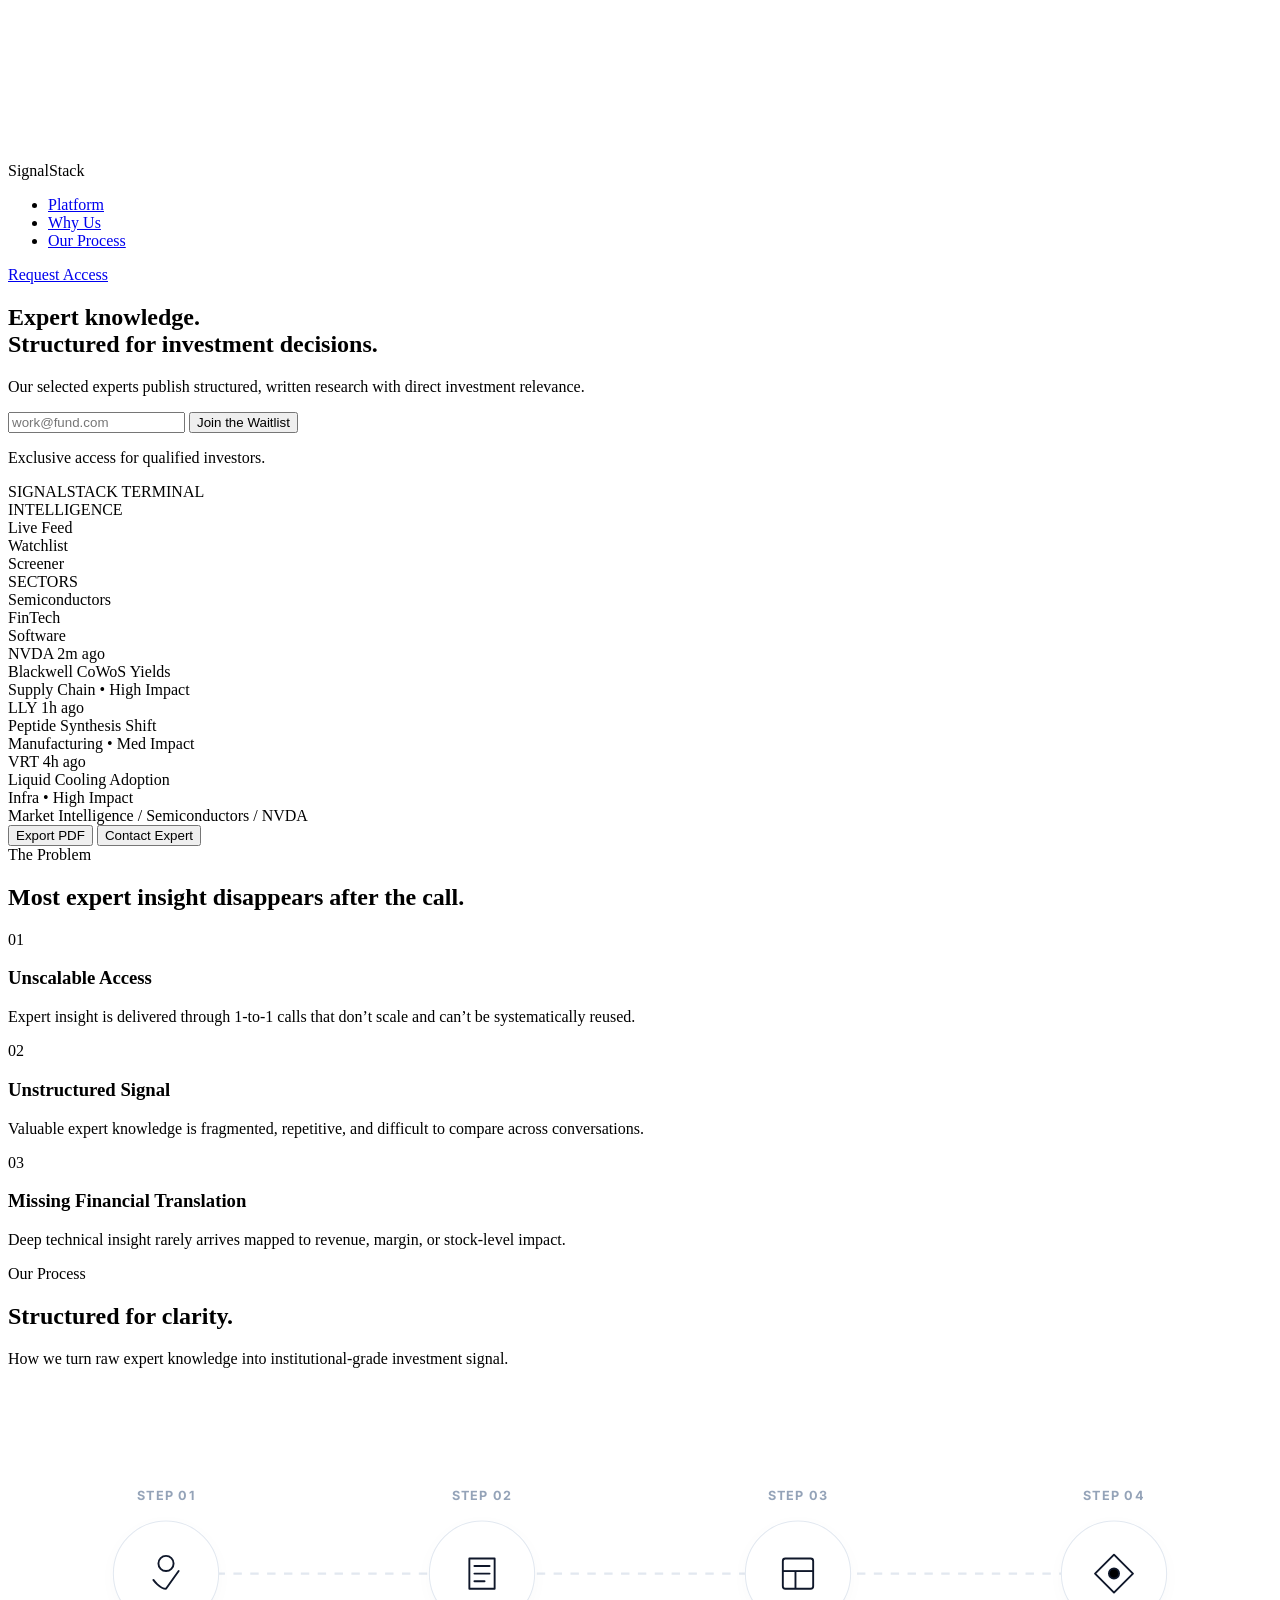
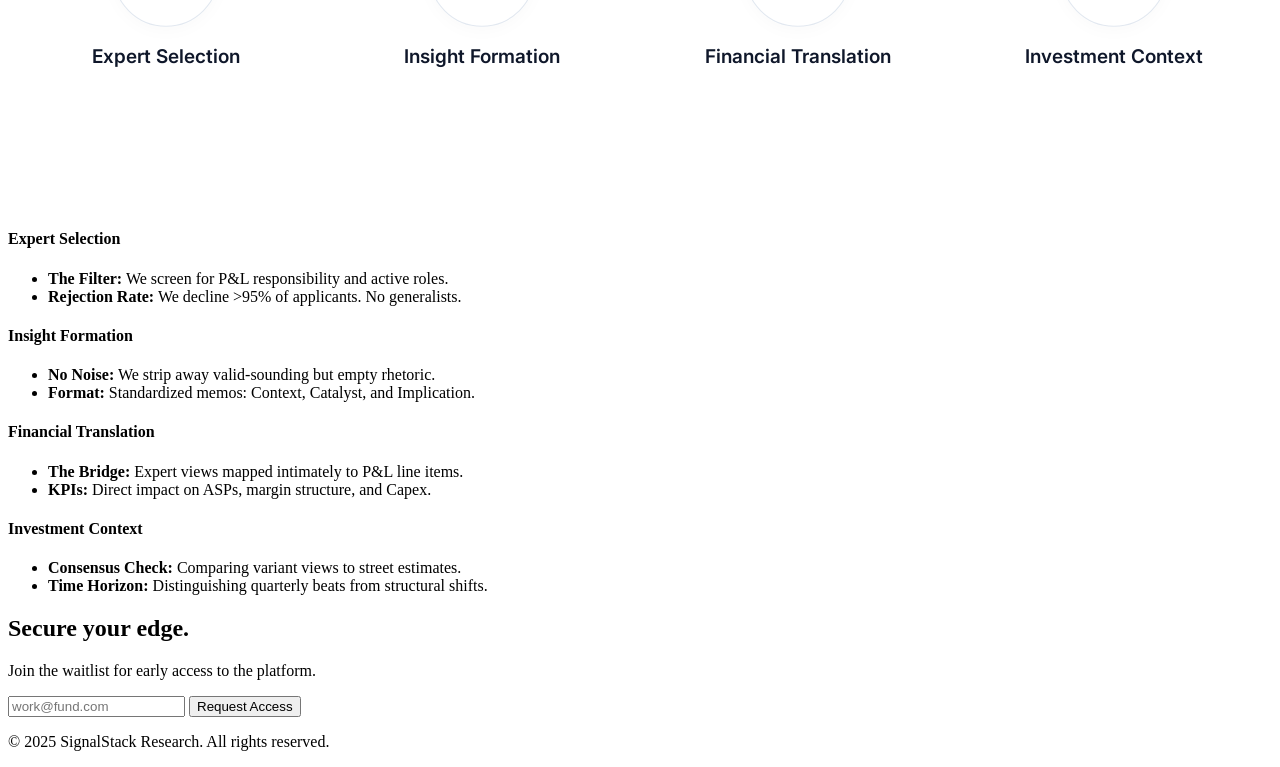
==== index.html @ e25baec3 "Rename SignalStack/index.html to index.html" ====
<!DOCTYPE html>
<html lang="en">

<head>
  <meta charset="UTF-8" />
  <meta name="viewport" content="width=device-width, initial-scale=1.0" />
  <title>SignalStack | Institutional Investment Research</title>
  <link rel="preconnect" href="https://fonts.googleapis.com">
  <link rel="preconnect" href="https://fonts.gstatic.com" crossorigin>
  <link
    href="https://fonts.googleapis.com/css2?family=Inter:wght@300;400;500;600&family=Playfair+Display:wght@400;600&display=swap"
    rel="stylesheet">
  <link rel="stylesheet" href="style.css" />
</head>

<body>
  <canvas id="bg-canvas"></canvas>
  <header class="site-header">
    <div class="container">
      <div class="logo">SignalStack</div>
      <nav class="site-nav">
        <ul>
          <li><a href="#platform">Platform</a></li>
          <li><a href="#problem">Why Us</a></li>
          <li><a href="#process">Our Process</a></li>
        </ul>
      </nav>
      <a href="#join" class="btn btn-secondary">Request Access</a>
    </div>
  </header>

  <main>
    <!-- Hero Section -->
    <section class="hero">
      <div class="container hero-grid">
        <div class="hero-content">
          <h1 class="hero-headline">
            Expert knowledge.<br />
            <span class="text-gradient">Structured for investment decisions.</span>
          </h1>
          <p class="hero-subhead">
            Our selected experts publish structured, written research with direct investment relevance.
          </p>
          <div class="hero-cta">
            <form class="waitlist-form" id="hero-form">
              <input type="email" placeholder="work@fund.com" required />
              <button type="submit" class="btn btn-primary">Join the Waitlist</button>
            </form>
            <p class="form-subtext">Exclusive access for qualified investors.</p>
          </div>
        </div>
      </div>
    </section>

    <!-- Platform Preview Section -->
    <section class="platform-preview" id="platform">
      <div class="container">
        <!-- App Container: Final Minimalist -->
        <div class="plat-window">
          <!-- Sidebar: Discovery -->
          <div class="plat-sidebar">
            <div class="plat-header">
              <span class="plat-brand">SIGNALSTACK</span>
              <span class="plat-badge">TERMINAL</span>
            </div>
            <div class="plat-nav">
              <div class="nav-group">
                <div class="nav-label">INTELLIGENCE</div>
                <div class="nav-item active">Live Feed</div>
                <div class="nav-item">Watchlist</div>
                <div class="nav-item">Screener</div>
              </div>
              <div class="nav-group">
                <div class="nav-label">SECTORS</div>
                <div class="nav-item">Semiconductors</div>
                <div class="nav-item">FinTech</div>
                <div class="nav-item">Software</div>
              </div>
            </div>

            <div class="plat-feed-list">
              <!-- Javascript will handle click events on these -->
              <div class="signal-item active" onclick="loadSignal(1)">
                <div class="signal-top">
                  <span class="signal-ticker">NVDA</span>
                  <span class="signal-time">2m ago</span>
                </div>
                <div class="signal-title">Blackwell CoWoS Yields</div>
                <div class="signal-meta">Supply Chain • High Impact</div>
              </div>

              <div class="signal-item" onclick="loadSignal(2)">
                <div class="signal-top">
                  <span class="signal-ticker">LLY</span>
                  <span class="signal-time">1h ago</span>
                </div>
                <div class="signal-title">Peptide Synthesis Shift</div>
                <div class="signal-meta">Manufacturing • Med Impact</div>
              </div>

              <div class="signal-item" onclick="loadSignal(3)">
                <div class="signal-top">
                  <span class="signal-ticker">VRT</span>
                  <span class="signal-time">4h ago</span>
                </div>
                <div class="signal-title">Liquid Cooling Adoption</div>
                <div class="signal-meta">Infra • High Impact</div>
              </div>
            </div>
          </div>

          <!-- Main: Reader -->
          <div class="plat-main">
            <div class="plat-toolbar">
              <div class="toolbar-crumbs">Market Intelligence / Semiconductors / NVDA</div>
              <div class="toolbar-actions">
                <button class="btn-xs">Export PDF</button>
                <button class="btn-xs primary">Contact Expert</button>
              </div>
            </div>
            <div class="plat-content" id="plat-content">
              <!-- Inject Content Here -->
            </div>
          </div>
        </div>
      </div>
    </section>

    <!-- Problem Section -->
    <section class="problem" id="problem">
      <div class="container">
        <div class="section-badge">The Problem</div>
        <h2>Most expert insight disappears after the call.</h2>
        <div class="clean-grid">
          <div class="clean-card">
            <div class="card-num">01</div>
            <h3>Unscalable Access</h3>
            <p>Expert insight is delivered through 1-to-1 calls that don’t scale and can’t be systematically reused.</p>
          </div>
          <div class="clean-card">
            <div class="card-num">02</div>
            <h3>Unstructured Signal</h3>
            <p>Valuable expert knowledge is fragmented, repetitive, and difficult to compare across conversations.</p>
          </div>
          <div class="clean-card">
            <div class="card-num">03</div>
            <h3>Missing Financial Translation</h3>
            <p>Deep technical insight rarely arrives mapped to revenue, margin, or stock-level impact.</p>
          </div>
        </div>
      </div>
    </section>

    <!-- Research Process Section -->
    <section class="research-process" id="process">
      <div class="container">
        <div class="section-badge">Our Process</div>
        <h2>Structured for clarity.</h2>
        <p class="section-intro">How we turn raw expert knowledge into institutional-grade investment signal.</p>

        <div class="process-visual">
          <svg width="100%" height="auto" viewBox="0 0 1200 400" fill="none" xmlns="http://www.w3.org/2000/svg"
            class="interactive-svg">
            <style>
              .proc-line {
                stroke: #E2E8F0;
                stroke-width: 2;
                stroke-dasharray: 8 8;
              }

              .proc-node {
                transition: all 0.3s cubic-bezier(0.4, 0, 0.2, 1);
                cursor: pointer;
              }

              .proc-bg {
                fill: #FFFFFF;
                stroke: #E2E8F0;
                stroke-width: 1;
                filter: drop-shadow(0px 4px 6px rgba(0, 0, 0, 0.02));
                transition: all 0.3s;
              }

              .proc-icon {
                stroke: #0F172A;
                stroke-width: 1.5;
                transition: all 0.3s;
              }

              .proc-num {
                font-family: 'Inter', sans-serif;
                font-size: 12px;
                font-weight: 700;
                fill: #94A3B8;
                letter-spacing: 0.1em;
                transition: all 0.3s;
              }

              .proc-label {
                font-family: 'Inter', sans-serif;
                font-size: 18px;
                font-weight: 600;
                fill: #0F172A;
                transition: all 0.3s;
              }

              .proc-sub {
                font-family: 'Inter', sans-serif;
                font-size: 14px;
                font-weight: 400;
                fill: #64748B;
                opacity: 0;
                transform: translateY(-5px);
                transition: all 0.3s;
              }

              /* Hover States */
              .proc-node:hover .proc-bg {
                fill: #0F172A;
                stroke: #0F172A;
                transform: scale(1.1);
                filter: drop-shadow(0px 20px 30px rgba(15, 23, 42, 0.15));
              }

              .proc-node:hover .proc-icon {
                stroke: #FFFFFF;
              }

              .proc-node:hover .proc-num {
                fill: #64748B;
                opacity: 0;
              }

              /* Hide number on hover */

              .proc-node:hover .proc-label {
                transform: translateY(-5px);
              }

              /* Move title UP slightly */

              .proc-node:hover .proc-sub {
                opacity: 1;
                transform: translateY(20px);
              }

              /* Move sub DOWN more = Wider Gap */

              /* Active State (JS) */
              .proc-node.active .proc-line {
                stroke: #0F172A;
                stroke-dasharray: 0;
              }
            </style>

            <!-- Connector -->
            <line x1="150" y1="180" x2="1050" y2="180" class="proc-line" />

            <!-- Step 1 -->
            <g class="proc-node" transform="translate(150, 180)">
              <circle cx="0" cy="0" r="50" class="proc-bg" />
              <g transform="scale(1.2)">
                <path d="M-10 5 C-10 5 -5 12 0 12 C0 12 10 -2 10 -2" class="proc-icon" fill="none"
                  stroke-linecap="round" stroke-linejoin="round" />
                <circle cx="0" cy="-8" r="6" class="proc-icon" fill="none" />
              </g>
              <text x="0" y="-70" text-anchor="middle" class="proc-num">STEP 01</text>
              <text x="0" y="85" text-anchor="middle" class="proc-label">Expert Selection</text>
              <text x="0" y="90" text-anchor="middle" class="proc-sub">Vetting Top 1% Operators</text>
            </g>

            <!-- Step 2 -->
            <g class="proc-node" transform="translate(450, 180)">
              <circle cx="0" cy="0" r="50" class="proc-bg" />
              <g transform="scale(1.2)">
                <path d="M-10 -12 H10 V12 H-10 Z" class="proc-icon" fill="none" stroke-linecap="round"
                  stroke-linejoin="round" />
                <path d="M-6 -6 H6" class="proc-icon" stroke-linecap="round" />
                <path d="M-6 0 H6" class="proc-icon" stroke-linecap="round" />
                <path d="M-6 6 H2" class="proc-icon" stroke-linecap="round" />
              </g>
              <text x="0" y="-70" text-anchor="middle" class="proc-num">STEP 02</text>
              <text x="0" y="85" text-anchor="middle" class="proc-label">Insight Formation</text>
              <text x="0" y="90" text-anchor="middle" class="proc-sub">Structured Written Analysis</text>
            </g>

            <!-- Step 3 -->
            <g class="proc-node" transform="translate(750, 180)">
              <circle cx="0" cy="0" r="50" class="proc-bg" />
              <g transform="scale(1.2)">
                <rect x="-12" y="-12" width="24" height="24" rx="2" class="proc-icon" fill="none"
                  stroke-linecap="round" />
                <line x1="-12" y1="-2" x2="12" y2="-2" class="proc-icon" />
                <line x1="-2" y1="-2" x2="-2" y2="12" class="proc-icon" />
              </g>
              <text x="0" y="-70" text-anchor="middle" class="proc-num">STEP 03</text>
              <text x="0" y="85" text-anchor="middle" class="proc-label">Financial Translation</text>
              <text x="0" y="90" text-anchor="middle" class="proc-sub">Revenue & Margin Impact</text>
            </g>

            <!-- Step 4 -->
            <g class="proc-node" transform="translate(1050, 180)">
              <circle cx="0" cy="0" r="50" class="proc-bg" />
              <g transform="scale(1.2)">
                <path d="M0 -15 L15 0 L0 15 L-15 0 Z" class="proc-icon" fill="none" stroke-linejoin="round" />
                <circle cx="0" cy="0" r="4" class="proc-icon" fill="currentColor" stroke="none" />
              </g>
              <text x="0" y="-70" text-anchor="middle" class="proc-num">STEP 04</text>
              <text x="0" y="85" text-anchor="middle" class="proc-label">Investment Context</text>
              <text x="0" y="90" text-anchor="middle" class="proc-sub">Decision-Ready Signal</text>
            </g>
          </svg>

          <!-- Detail Popups Container -->
          <div class="proc-overlays">
            <!-- Popup 1 -->
            <div class="proc-popup" id="popup-1">
              <h4>Expert Selection</h4>
              <ul>
                <li><strong>The Filter:</strong> We screen for P&L responsibility and active roles.</li>
                <li><strong>Rejection Rate:</strong> We decline &gt;95% of applicants. No generalists.</li>
              </ul>
            </div>

            <!-- Popup 2 -->
            <div class="proc-popup" id="popup-2">
              <h4>Insight Formation</h4>
              <ul>
                <li><strong>No Noise:</strong> We strip away valid-sounding but empty rhetoric.</li>
                <li><strong>Format:</strong> Standardized memos: Context, Catalyst, and Implication.</li>
              </ul>
            </div>

            <!-- Popup 3 -->
            <div class="proc-popup" id="popup-3">
              <h4>Financial Translation</h4>
              <ul>
                <li><strong>The Bridge:</strong> Expert views mapped intimately to P&L line items.</li>
                <li><strong>KPIs:</strong> Direct impact on ASPs, margin structure, and Capex.</li>
              </ul>
            </div>

            <!-- Popup 4 -->
            <div class="proc-popup" id="popup-4">
              <h4>Investment Context</h4>
              <ul>
                <li><strong>Consensus Check:</strong> Comparing variant views to street estimates.</li>
                <li><strong>Time Horizon:</strong> Distinguishing quarterly beats from structural shifts.</li>
              </ul>
            </div>
          </div>
        </div>
      </div>
    </section>

    <!-- Final CTA -->
    <section class="final-cta" id="join">
      <div class="container">
        <h2>Secure your edge.</h2>
        <p>Join the waitlist for early access to the platform.</p>
        <form class="waitlist-form" id="footer-form">
          <input type="email" placeholder="work@fund.com" required />
          <button type="submit" class="btn btn-primary">Request Access</button>
        </form>
      </div>
    </section>
  </main>

  <footer>
    <div class="container">
      <p>&copy; 2025 SignalStack Research. All rights reserved.</p>
    </div>
  </footer>

  <script src="main.js"></script>
</body>

</html>
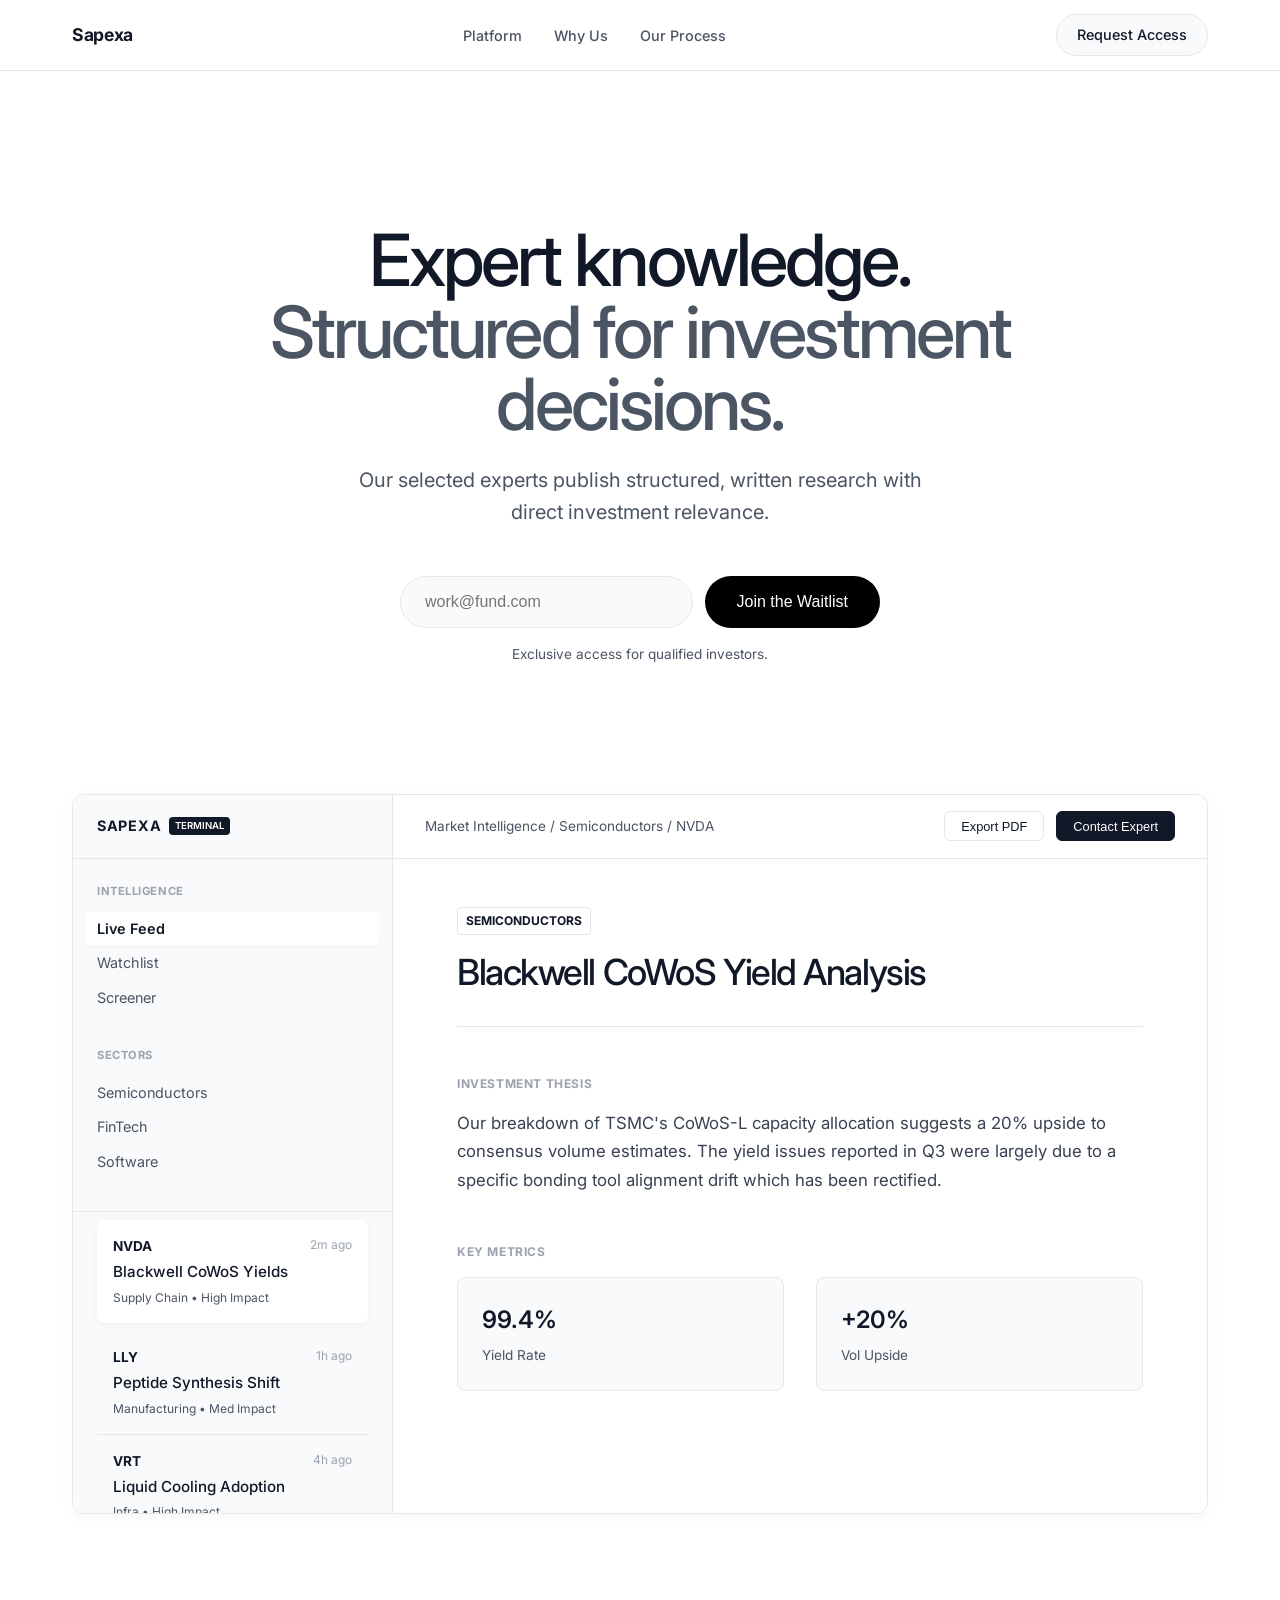
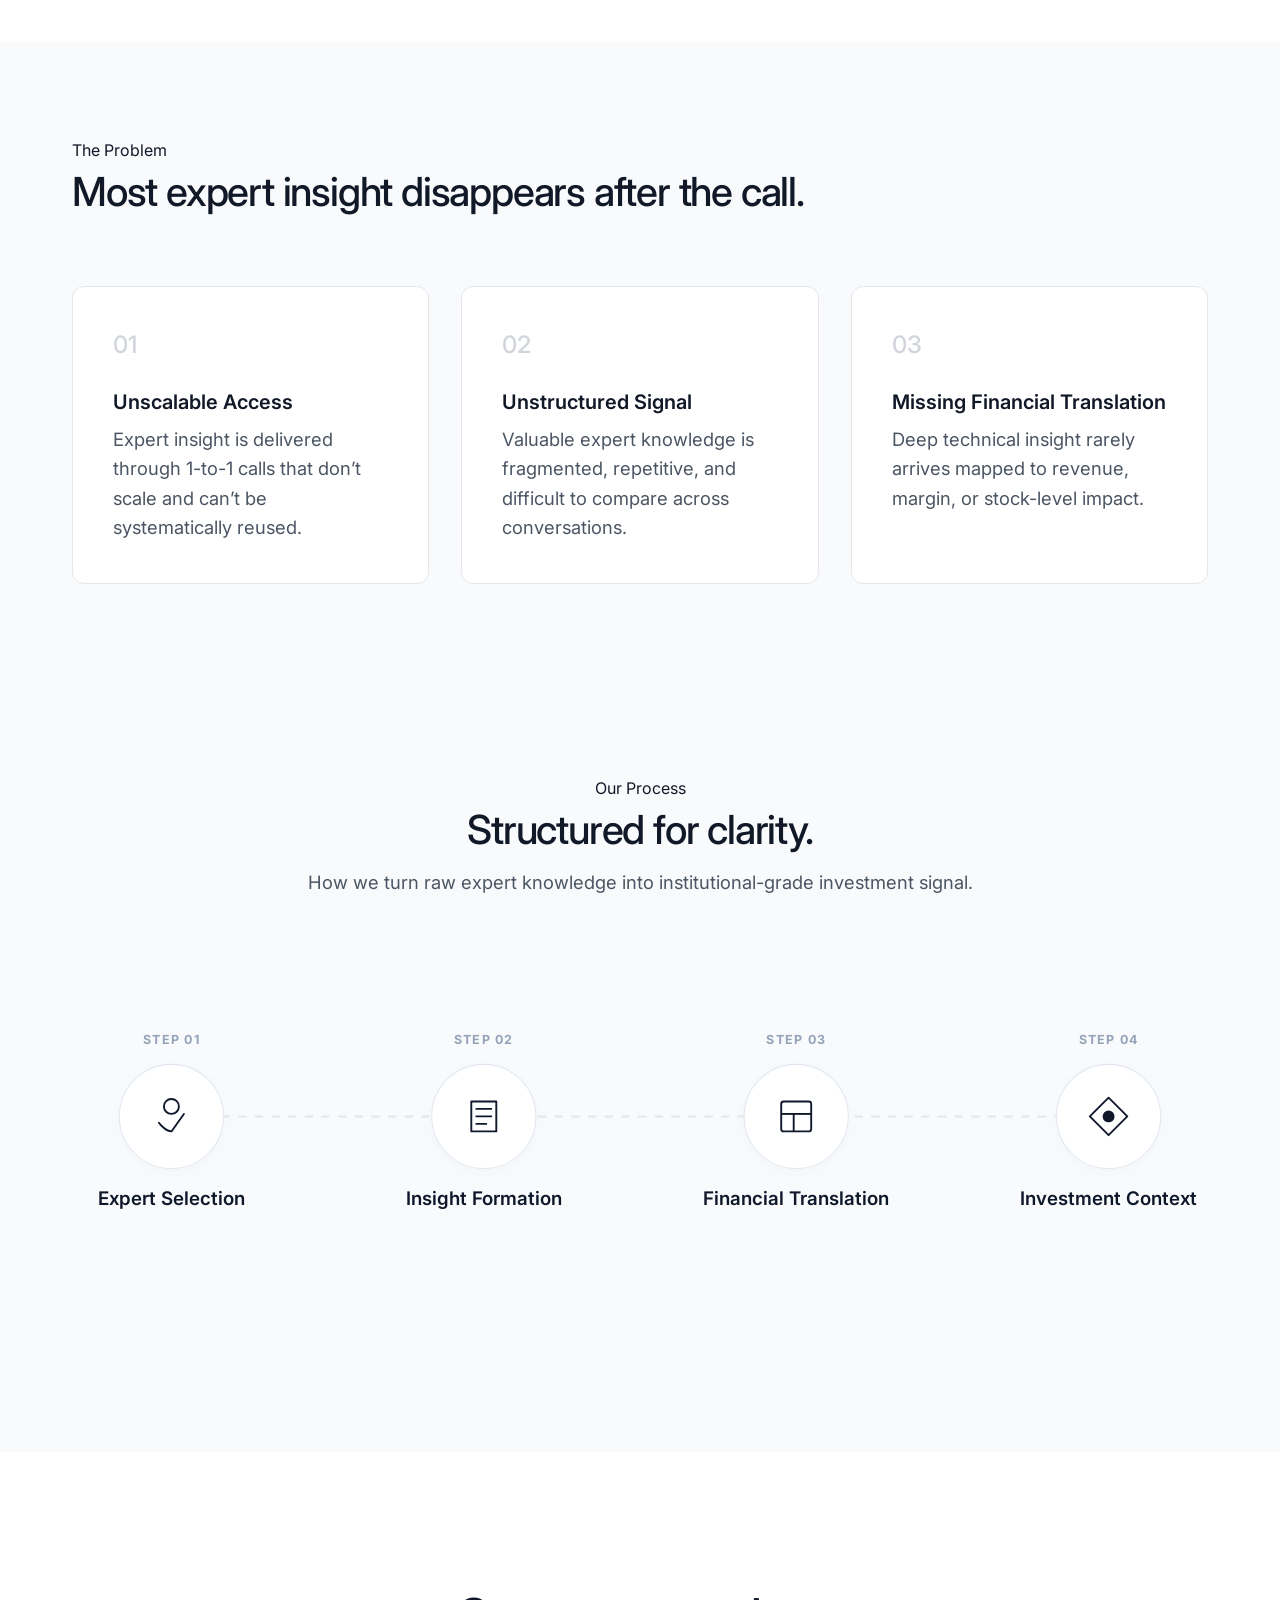
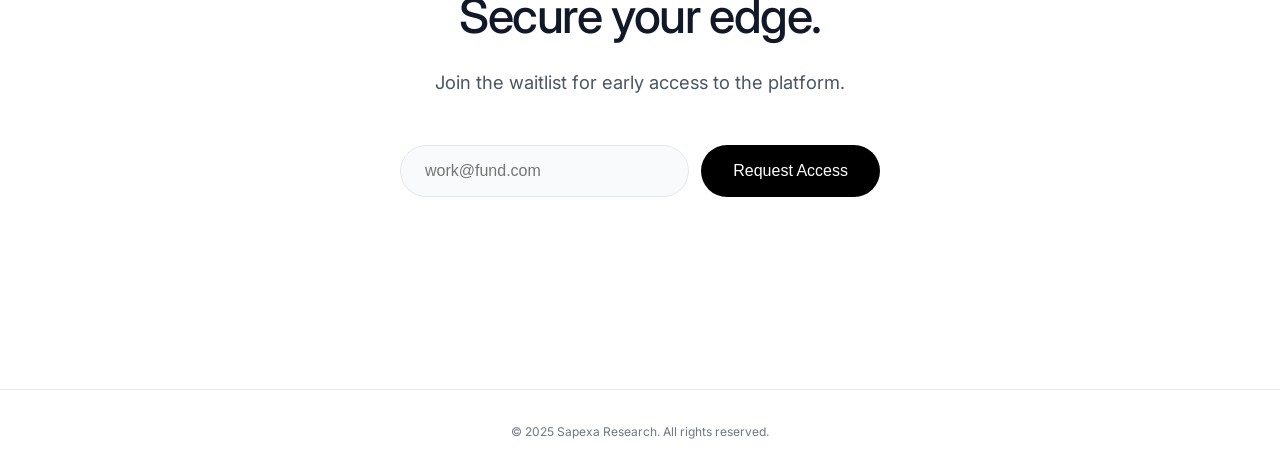
==== commit 60ce93fb: "Update index.html" ====
--- a/index.html
+++ b/index.html
@@ -4,7 +4,7 @@
 <head>
   <meta charset="UTF-8" />
   <meta name="viewport" content="width=device-width, initial-scale=1.0" />
-  <title>SignalStack | Institutional Investment Research</title>
+  <title>Sapexa | Institutional Investment Research</title>
   <link rel="preconnect" href="https://fonts.googleapis.com">
   <link rel="preconnect" href="https://fonts.gstatic.com" crossorigin>
   <link
@@ -17,7 +17,7 @@
   <canvas id="bg-canvas"></canvas>
   <header class="site-header">
     <div class="container">
-      <div class="logo">SignalStack</div>
+      <div class="logo">Sapexa</div>
       <nav class="site-nav">
         <ul>
           <li><a href="#platform">Platform</a></li>
@@ -60,7 +60,7 @@
           <!-- Sidebar: Discovery -->
           <div class="plat-sidebar">
             <div class="plat-header">
-              <span class="plat-brand">SIGNALSTACK</span>
+              <span class="plat-brand">SAPEXA</span>
               <span class="plat-badge">TERMINAL</span>
             </div>
             <div class="plat-nav">
@@ -368,7 +368,7 @@
 
   <footer>
     <div class="container">
-      <p>&copy; 2025 SignalStack Research. All rights reserved.</p>
+      <p>&copy; 2025 Sapexa Research. All rights reserved.</p>
     </div>
   </footer>
 
--- a/style.css
+++ b/style.css
@@ -0,0 +1,737 @@
+:root {
+    /* Final Minimalist Palette */
+    --c-bg: #FFFFFF;
+    --c-surface: #F9FAFB;
+    --c-border: #E5E7EB;
+
+    --c-text-main: #111827;
+    --c-text-muted: #4B5563;
+    /* Darker for better contrast */
+
+    --c-accent: #000000;
+    --c-accent-hover: #333333;
+
+    --rad-sm: 6px;
+    --rad-md: 12px;
+    --rad-pill: 999px;
+
+    --font-sans: 'Inter', system-ui, -apple-system, sans-serif;
+
+    --shadow-soft: 0 4px 20px rgba(0, 0, 0, 0.03);
+    --shadow-hover: 0 10px 25px rgba(0, 0, 0, 0.06);
+}
+
+html {
+    scroll-behavior: smooth;
+    scroll-padding-top: 80px;
+    /* Offset for fixed header */
+}
+
+/* Reset */
+* {
+    box-sizing: border-box;
+    margin: 0;
+    padding: 0;
+}
+
+body {
+    /* Background moved to canvas/html */
+    color: var(--c-text-main);
+    font-family: var(--font-sans);
+    line-height: 1.5;
+    -webkit-font-smoothing: antialiased;
+}
+
+#bg-canvas {
+    position: fixed;
+    top: 0;
+    left: 0;
+    width: 100%;
+    height: 100%;
+    z-index: -1;
+    pointer-events: none;
+    opacity: 0.25;
+    /* Much lighter - prevents text interference */
+}
+
+/* Typography */
+h1 {
+    font-size: 4.5rem;
+    letter-spacing: -0.04em;
+    line-height: 1;
+    font-weight: 500;
+    margin-bottom: 1.5rem;
+    color: var(--c-text-main);
+}
+
+h2 {
+    font-size: 2.5rem;
+    letter-spacing: -0.03em;
+    font-weight: 500;
+    margin-bottom: 1rem;
+}
+
+h3 {
+    font-size: 1.25rem;
+    font-weight: 600;
+    margin-bottom: 0.5rem;
+}
+
+p {
+    color: var(--c-text-muted);
+    font-size: 1.15rem;
+    line-height: 1.6;
+}
+
+/* Utilities */
+.container {
+    max-width: 1200px;
+    margin: 0 auto;
+    padding: 0 2rem;
+}
+
+.btn {
+    display: inline-flex;
+    align-items: center;
+    justify-content: center;
+    padding: 1rem 2rem;
+    border-radius: var(--rad-pill);
+    font-weight: 500;
+    transition: all 0.2s;
+    cursor: pointer;
+    border: none;
+    font-size: 1rem;
+    text-decoration: none;
+    /* No underline */
+}
+
+.btn-primary {
+    background: var(--c-accent);
+    color: #fff;
+}
+
+.btn-primary:hover {
+    background: var(--c-accent-hover);
+    transform: translateY(-1px);
+}
+
+.text-gradient {
+    color: var(--c-text-muted);
+}
+
+/* Pivot: Removed gradient for pure clean text */
+
+/* Header */
+.site-header {
+    background: rgba(255, 255, 255, 0.95);
+    backdrop-filter: blur(8px);
+    position: fixed;
+    top: 0;
+    width: 100%;
+    z-index: 1000;
+    border-bottom: 1px solid var(--c-border);
+}
+
+.site-header .container {
+    height: 70px;
+    display: flex;
+    justify-content: space-between;
+    align-items: center;
+}
+
+.logo {
+    font-weight: 700;
+    font-size: 1.1rem;
+    color: var(--c-text-main);
+    letter-spacing: -0.02em;
+}
+
+.site-nav ul {
+    display: flex;
+    list-style: none;
+    gap: 2rem;
+    padding: 0;
+    margin: 0;
+}
+
+.site-nav a {
+    text-decoration: none;
+    color: var(--c-text-muted);
+    font-size: 0.9rem;
+    font-weight: 500;
+    transition: color 0.1s;
+}
+
+.site-nav a:hover {
+    color: var(--c-text-main);
+}
+
+.btn-secondary {
+    background: var(--c-surface);
+    color: var(--c-text-main);
+    border: 1px solid var(--c-border);
+    padding: 0.6rem 1.25rem;
+    font-size: 0.9rem;
+}
+
+.btn-secondary:hover {
+    background: #fff;
+    border-color: var(--c-text-muted);
+}
+
+/* Sections */
+section {
+    padding: 6rem 0;
+}
+
+/* Hero */
+.hero {
+    padding: 14rem 0 6rem;
+    /* Increased top padding */
+    text-align: center;
+}
+
+.hero-content {
+    max-width: 800px;
+    margin: 0 auto;
+}
+
+.hero-subhead {
+    max-width: 600px;
+    margin: 0 auto 3rem;
+    font-size: 1.25rem;
+}
+
+.waitlist-form {
+    display: flex;
+    gap: 0.75rem;
+    max-width: 480px;
+    margin: 0 auto;
+}
+
+input[type="email"] {
+    flex: 1;
+    padding: 1rem 1.5rem;
+    border-radius: var(--rad-pill);
+    border: 1px solid var(--c-border);
+    background: var(--c-surface);
+    font-size: 1rem;
+    outline: none;
+    transition: border 0.2s;
+}
+
+input[type="email"]:focus {
+    border-color: var(--c-text-main);
+    background: #fff;
+}
+
+.form-subtext {
+    font-size: 0.85rem;
+    margin-top: 1rem;
+    color: var(--c-text-muted);
+}
+
+/* --- PLATFORM: THE MINIMALIST REBUILD --- */
+.platform-preview {
+    background: var(--c-bg);
+    padding: 2rem 0 8rem;
+}
+
+.plat-window {
+    display: flex;
+    height: 720px;
+    background: #FFFFFF;
+    border: 1px solid var(--c-border);
+    border-radius: var(--rad-md);
+    box-shadow: var(--shadow-soft);
+    overflow: hidden;
+}
+
+/* Sidebar */
+.plat-sidebar {
+    width: 320px;
+    border-right: 1px solid var(--c-border);
+    background: var(--c-surface);
+    display: flex;
+    flex-direction: column;
+}
+
+.plat-header {
+    height: 64px;
+    display: flex;
+    align-items: center;
+    padding: 0 1.5rem;
+    border-bottom: 1px solid var(--c-border);
+    gap: 8px;
+}
+
+.plat-brand {
+    font-weight: 700;
+    font-size: 0.9rem;
+    letter-spacing: 0.05em;
+}
+
+.plat-badge {
+    font-size: 0.6rem;
+    background: var(--c-text-main);
+    color: #fff;
+    padding: 2px 6px;
+    border-radius: 4px;
+    font-weight: 600;
+}
+
+.plat-nav {
+    padding: 1.5rem 1.5rem 0;
+}
+
+.nav-group {
+    margin-bottom: 2rem;
+}
+
+.nav-label {
+    font-size: 0.7rem;
+    font-weight: 700;
+    color: #9CA3AF;
+    margin-bottom: 0.75rem;
+    letter-spacing: 0.05em;
+}
+
+.nav-item {
+    padding: 0.4rem 0.75rem;
+    margin: 0 -0.75rem;
+    font-size: 0.9rem;
+    color: var(--c-text-muted);
+    cursor: pointer;
+    border-radius: 6px;
+    transition: all 0.1s;
+}
+
+.nav-item:hover {
+    color: var(--c-text-main);
+    background: rgba(0, 0, 0, 0.03);
+}
+
+.nav-item.active {
+    color: var(--c-text-main);
+    font-weight: 600;
+    background: #fff;
+    box-shadow: 0 1px 2px rgba(0, 0, 0, 0.05);
+}
+
+.plat-feed-list {
+    flex: 1;
+    overflow-y: auto;
+    padding: 0 1.5rem 1.5rem;
+    border-top: 1px solid var(--c-border);
+    display: flex;
+    flex-direction: column;
+}
+
+/* Signal Items */
+.signal-item {
+    padding: 1rem;
+    border-bottom: 1px solid var(--c-border);
+    cursor: pointer;
+    transition: background 0.1s;
+}
+
+.signal-item:last-child {
+    border-bottom: none;
+}
+
+.signal-item:hover {
+    background: rgba(255, 255, 255, 0.6);
+}
+
+.signal-item.active {
+    background: #fff;
+    box-shadow: 0 2px 8px rgba(0, 0, 0, 0.04);
+    border-radius: 8px;
+    border-bottom: none;
+    margin: 0.5rem 0;
+}
+
+.signal-top {
+    display: flex;
+    justify-content: space-between;
+    margin-bottom: 0.4rem;
+}
+
+.signal-ticker {
+    font-weight: 700;
+    font-size: 0.85rem;
+    color: var(--c-text-main);
+}
+
+.signal-time {
+    font-size: 0.75rem;
+    color: #9CA3AF;
+}
+
+.signal-title {
+    font-size: 0.95rem;
+    font-weight: 500;
+    color: var(--c-text-main);
+    line-height: 1.3;
+    margin-bottom: 0.4rem;
+}
+
+.signal-meta {
+    font-size: 0.75rem;
+    color: var(--c-text-muted);
+}
+
+/* Main Reader */
+.plat-main {
+    flex: 1;
+    display: flex;
+    flex-direction: column;
+    background: #fff;
+}
+
+.plat-toolbar {
+    height: 64px;
+    border-bottom: 1px solid var(--c-border);
+    display: flex;
+    align-items: center;
+    justify-content: space-between;
+    padding: 0 2rem;
+}
+
+.toolbar-crumbs {
+    font-size: 0.85rem;
+    color: var(--c-text-muted);
+}
+
+.toolbar-actions {
+    display: flex;
+    gap: 0.75rem;
+}
+
+.btn-xs {
+    padding: 0.4rem 1rem;
+    border-radius: 6px;
+    font-size: 0.8rem;
+    font-weight: 500;
+    border: 1px solid var(--c-border);
+    background: #fff;
+    cursor: pointer;
+    color: var(--c-text-main);
+}
+
+.btn-xs.primary {
+    background: var(--c-text-main);
+    color: #fff;
+    border-color: var(--c-text-main);
+}
+
+.plat-content {
+    flex: 1;
+    overflow-y: auto;
+    padding: 3rem 4rem;
+}
+
+/* Report Styling */
+.report-header {
+    margin-bottom: 3rem;
+    padding-bottom: 2rem;
+    border-bottom: 1px solid var(--c-border);
+}
+
+.report-tag {
+    display: inline-block;
+    font-size: 0.75rem;
+    font-weight: 700;
+    color: var(--c-text-main);
+    border: 1px solid var(--c-border);
+    padding: 4px 8px;
+    border-radius: 4px;
+    margin-bottom: 1rem;
+    text-transform: uppercase;
+}
+
+.report-title {
+    font-size: 2.25rem;
+    font-weight: 500;
+    color: var(--c-text-main);
+    line-height: 1.2;
+    margin-bottom: 0;
+}
+
+.report-section {
+    margin-bottom: 3rem;
+}
+
+.sec-label {
+    font-size: 0.75rem;
+    font-weight: 700;
+    color: #9CA3AF;
+    text-transform: uppercase;
+    letter-spacing: 0.05em;
+    margin-bottom: 1rem;
+    display: block;
+}
+
+.sec-body {
+    font-size: 1.05rem;
+    line-height: 1.7;
+    color: #374151;
+}
+
+.metric-row {
+    display: flex;
+    gap: 2rem;
+    margin-top: 1rem;
+}
+
+.metric-box {
+    flex: 1;
+    padding: 1.5rem;
+    background: var(--c-surface);
+    border-radius: 8px;
+    border: 1px solid var(--c-border);
+}
+
+.metric-val {
+    font-size: 1.5rem;
+    font-weight: 600;
+    color: var(--c-text-main);
+    display: block;
+    margin-bottom: 0.25rem;
+}
+
+.metric-name {
+    font-size: 0.85rem;
+    color: var(--c-text-muted);
+}
+
+/* --- END PLATFORM --- */
+
+
+/* Cards / Features */
+.problem,
+.solution {
+    background: var(--c-bg);
+}
+
+.problem {
+    background: var(--c-surface);
+}
+
+/* Alternating */
+
+.clean-grid {
+    display: grid;
+    grid-template-columns: repeat(3, 1fr);
+    gap: 2rem;
+    margin-top: 4rem;
+}
+
+.clean-card {
+    background: #fff;
+    padding: 2.5rem;
+    border-radius: var(--rad-md);
+    border: 1px solid var(--c-border);
+    transition: all 0.2s;
+}
+
+.clean-card:hover {
+    transform: translateY(-4px);
+    box-shadow: var(--shadow-hover);
+    border-color: #D1D5DB;
+}
+
+.card-num {
+    font-size: 1.5rem;
+    font-weight: 500;
+    color: #D1D5DB;
+    margin-bottom: 1.5rem;
+}
+
+/* Research Process */
+/* Research Process */
+.research-process {
+    background: #F8FAFC;
+    text-align: center;
+    overflow: hidden;
+}
+
+.research-process h2 {
+    margin-bottom: 0.5rem;
+}
+
+.research-process .section-intro {
+    margin-bottom: 2rem;
+}
+
+.process-visual {
+    margin-top: 1rem;
+    margin-bottom: 3rem;
+    overflow-x: visible;
+    transform: scale(1.1);
+    /* Make it bigger */
+    transform-origin: center top;
+}
+
+.process-visual svg {
+    max-width: 100%;
+    height: auto;
+    display: block;
+    margin: 0 auto;
+    overflow: visible;
+}
+
+.process-visual svg {
+    max-width: 100%;
+    height: auto;
+    display: block;
+    margin: 0 auto;
+    overflow: visible;
+}
+
+/* Process Popups */
+.proc-overlays {
+    position: absolute;
+    top: 0;
+    left: 0;
+    width: 100%;
+    height: 100%;
+    pointer-events: none;
+    /* Let clicks pass through to SVG */
+}
+
+.proc-popup {
+    position: absolute;
+    top: -110px;
+    /* Reduced gap */
+    width: 280px;
+    background: #FFFFFF;
+    padding: 1.5rem;
+    border-radius: 12px;
+    box-shadow: 0 10px 30px rgba(0, 0, 0, 0.1), 0 1px 3px rgba(0, 0, 0, 0.05);
+    /* Premium float */
+    border: 1px solid rgba(0, 0, 0, 0.04);
+    opacity: 0;
+    transform: translateX(-50%) translateY(10px);
+    transition: all 0.2s cubic-bezier(0.2, 0.8, 0.2, 1);
+    z-index: 10;
+    text-align: left;
+    pointer-events: none;
+}
+
+.proc-popup.active {
+    opacity: 1;
+    transform: translateX(-50%) translateY(0);
+}
+
+/* Positioning (matching SVG nodes at 12.5%, 37.5%, etc) */
+#popup-1 {
+    left: 12.5%;
+}
+
+#popup-2 {
+    left: 37.5%;
+}
+
+#popup-3 {
+    left: 62.5%;
+}
+
+#popup-4 {
+    left: 87.5%;
+}
+
+.proc-popup h4 {
+    font-size: 0.95rem;
+    font-weight: 700;
+    margin-bottom: 0.75rem;
+    color: #111827;
+    border-bottom: 1px solid #F3F4F6;
+    padding-bottom: 0.5rem;
+}
+
+.proc-popup ul {
+    list-style: none;
+    padding: 0;
+    margin: 0;
+}
+
+.proc-popup li {
+    font-size: 0.85rem;
+    line-height: 1.5;
+    color: #4B5563;
+    margin-bottom: 0.5rem;
+}
+
+.proc-popup li:last-child {
+    margin-bottom: 0;
+}
+
+.proc-popup strong {
+    color: #1F2937;
+    font-weight: 600;
+}
+
+/* Important: Make parent relative */
+.process-visual {
+    position: relative;
+}
+
+/* Final CTA */
+.final-cta {
+    text-align: center;
+    padding: 8rem 0;
+}
+
+.final-cta h2 {
+    font-size: 3rem;
+}
+
+.final-cta .waitlist-form {
+    margin-top: 3rem;
+}
+
+/* Responsive */
+@media (max-width: 900px) {
+    .plat-window {
+        flex-direction: column;
+        height: auto;
+    }
+
+    .plat-sidebar {
+        width: 100%;
+        height: 300px;
+        border-right: none;
+        border-bottom: 1px solid var(--c-border);
+    }
+
+    .plat-main {
+        height: auto;
+    }
+
+    .plat-content {
+        padding: 2rem;
+    }
+
+    .clean-grid {
+        grid-template-columns: 1fr;
+    }
+
+    h1 {
+        font-size: 3rem;
+    }
+}
+
+/* Footer */
+footer {
+    text-align: center;
+    padding: 2rem 0;
+    border-top: 1px solid var(--c-border);
+    margin-top: 4rem;
+}
+
+footer p {
+    font-size: 0.75rem;
+    color: var(--c-text-muted);
+    opacity: 0.8;
+}
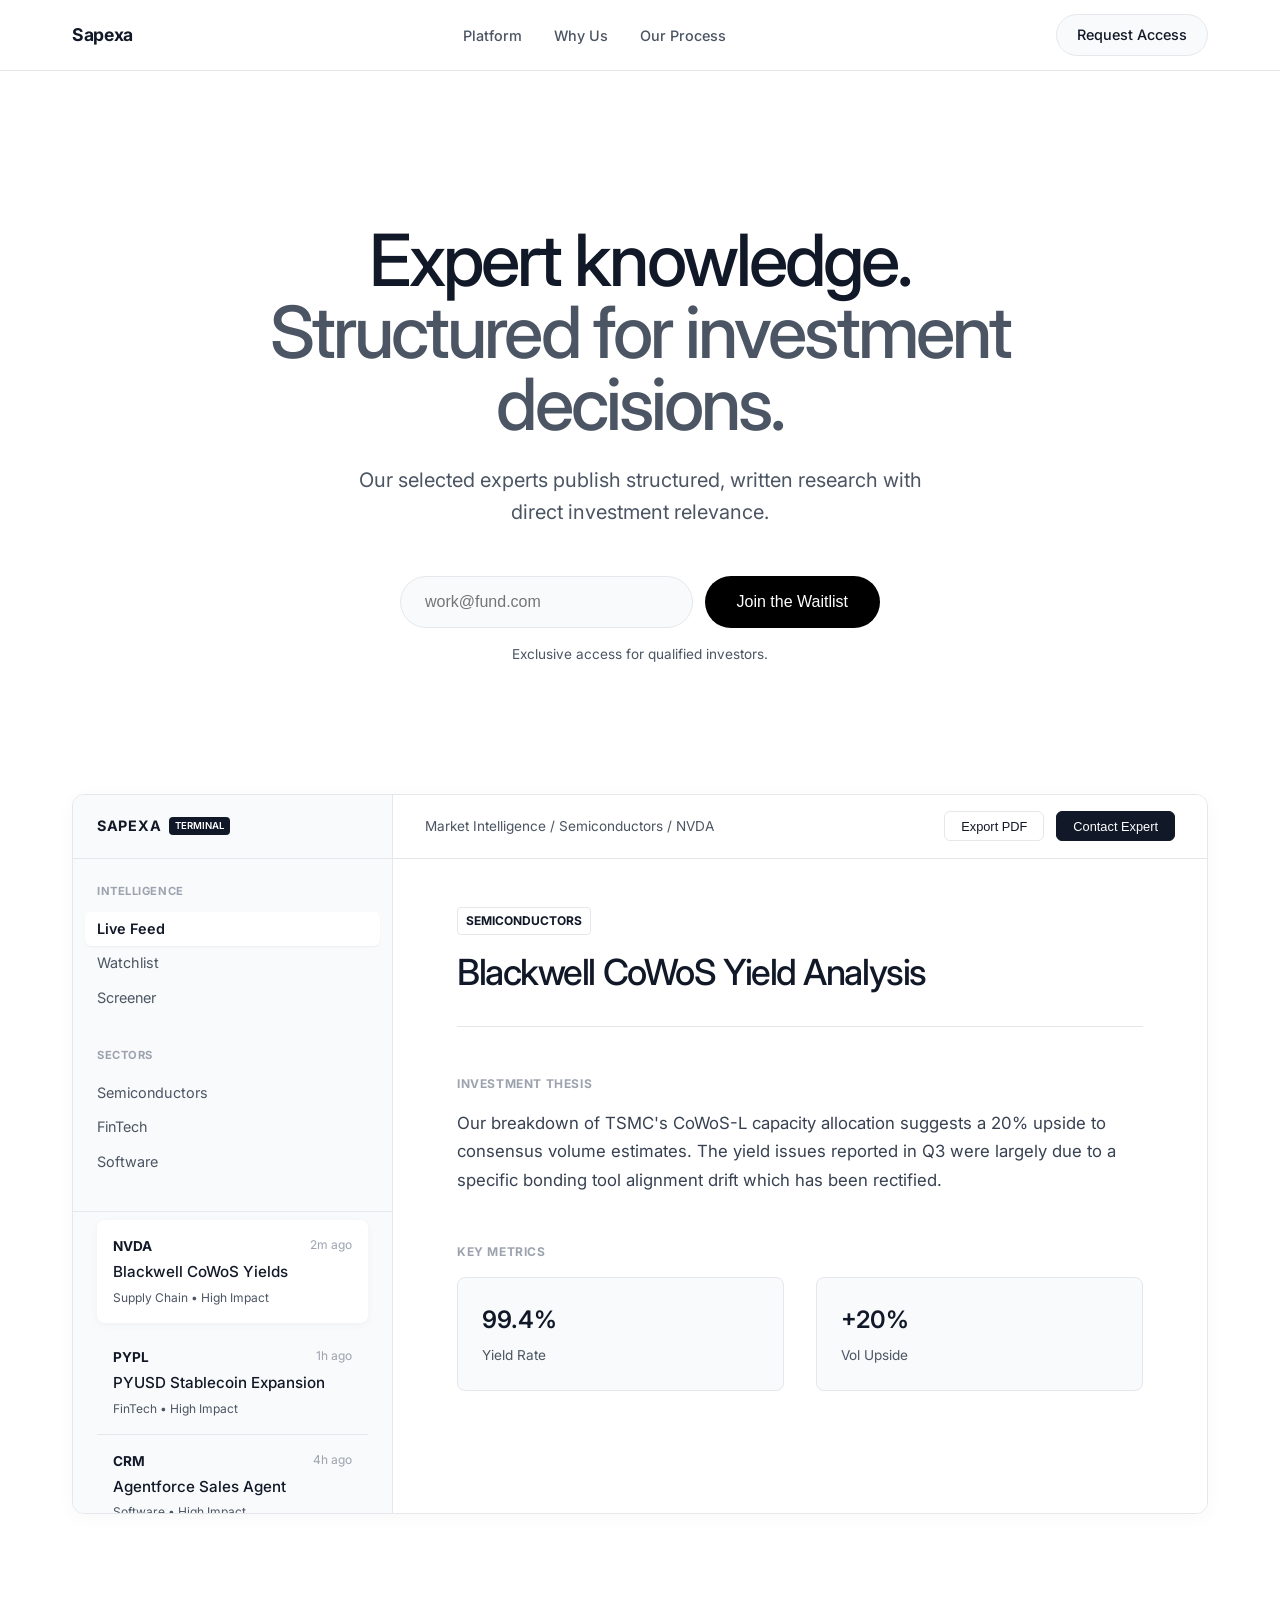
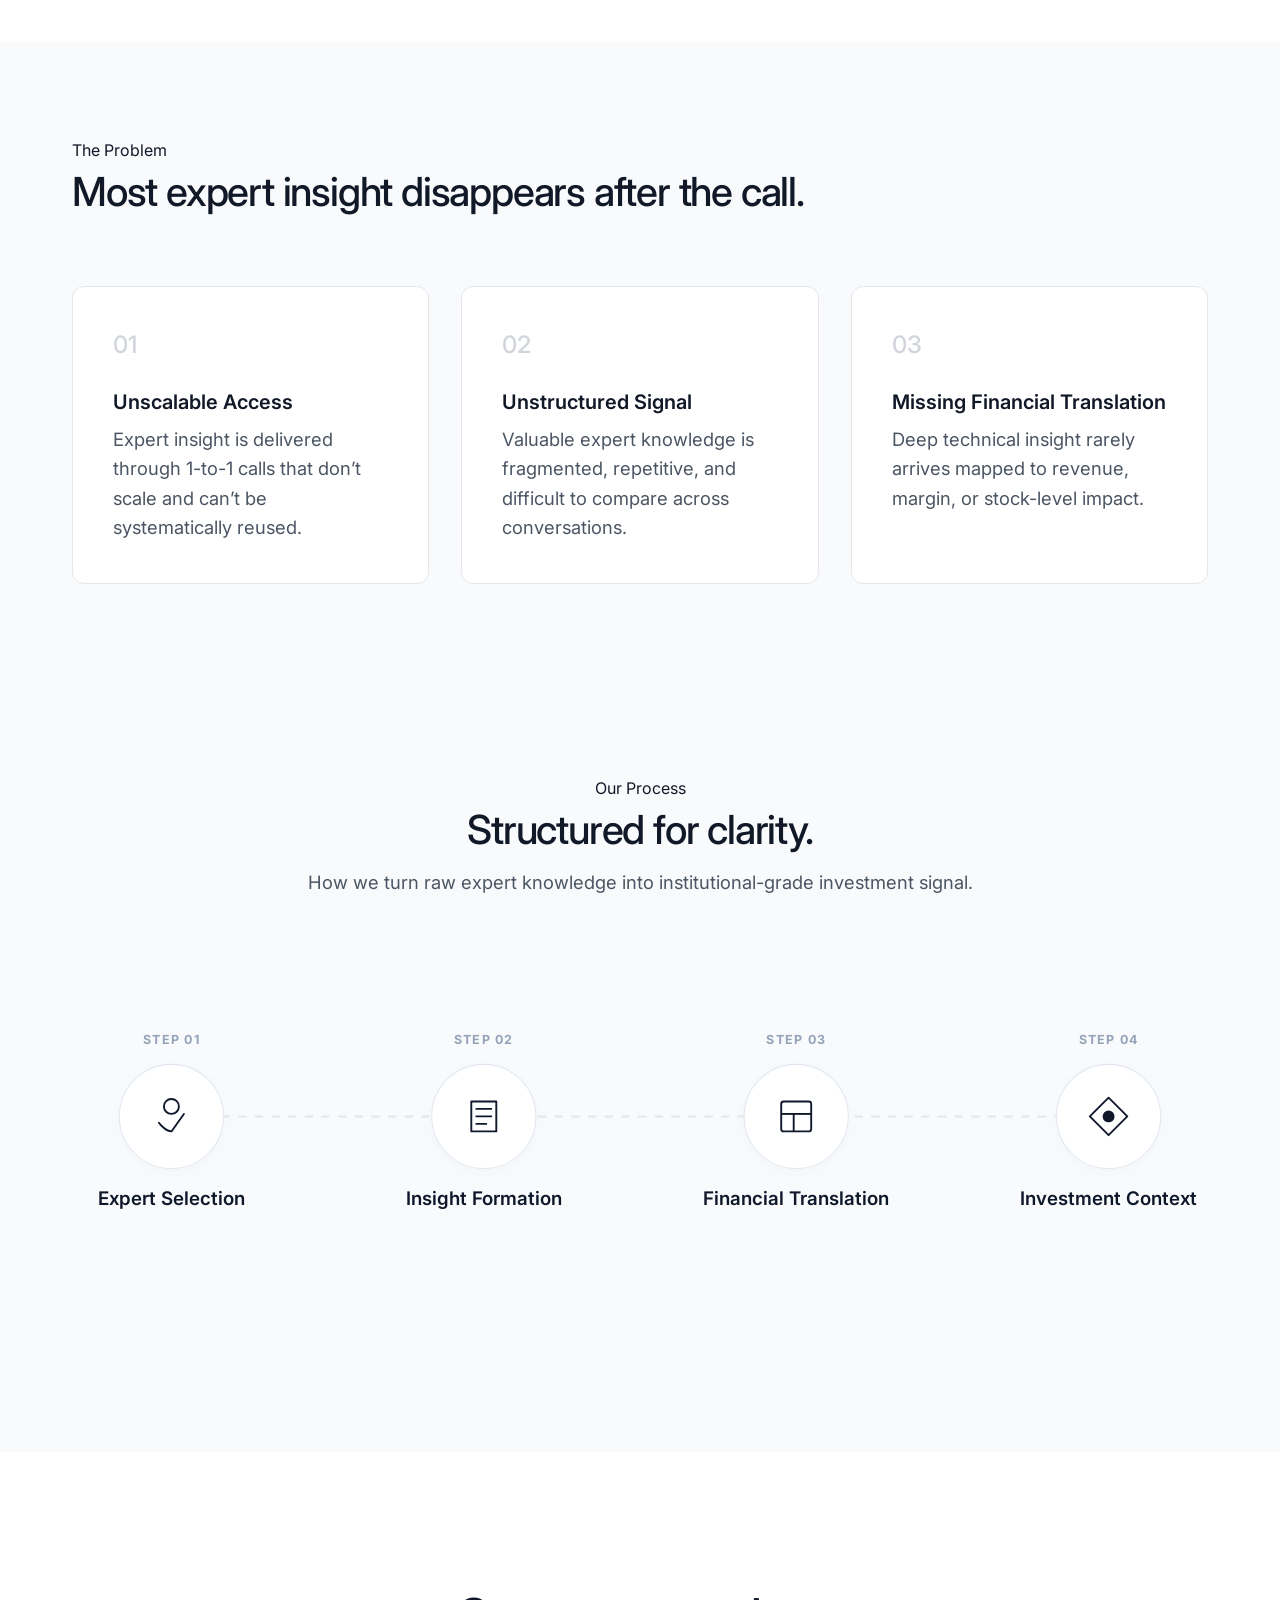
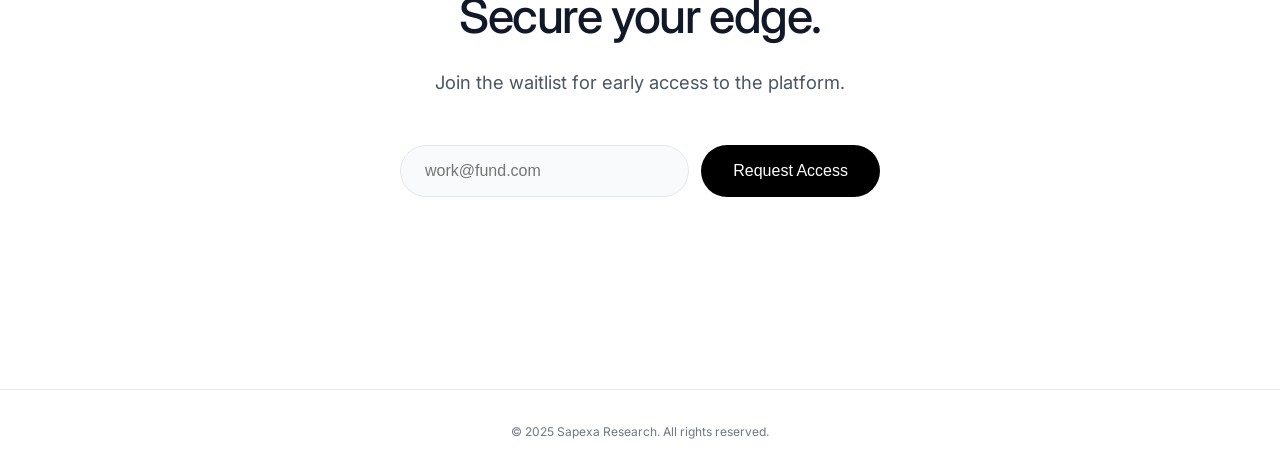
==== commit a84ba5f6: "Update platform content: Add PayPal stablecoin and Salesforce Agentforce analysis" ====
--- a/index.html
+++ b/index.html
@@ -91,20 +91,20 @@
 
               <div class="signal-item" onclick="loadSignal(2)">
                 <div class="signal-top">
-                  <span class="signal-ticker">LLY</span>
+                  <span class="signal-ticker">PYPL</span>
                   <span class="signal-time">1h ago</span>
                 </div>
-                <div class="signal-title">Peptide Synthesis Shift</div>
-                <div class="signal-meta">Manufacturing • Med Impact</div>
+                <div class="signal-title">PYUSD Stablecoin Expansion</div>
+                <div class="signal-meta">FinTech • High Impact</div>
               </div>
 
               <div class="signal-item" onclick="loadSignal(3)">
                 <div class="signal-top">
-                  <span class="signal-ticker">VRT</span>
+                  <span class="signal-ticker">CRM</span>
                   <span class="signal-time">4h ago</span>
                 </div>
-                <div class="signal-title">Liquid Cooling Adoption</div>
-                <div class="signal-meta">Infra • High Impact</div>
+                <div class="signal-title">Agentforce Sales Agent</div>
+                <div class="signal-meta">Software • High Impact</div>
               </div>
             </div>
           </div>
@@ -375,4 +375,4 @@
   <script src="main.js"></script>
 </body>
 
-</html>
+</html>
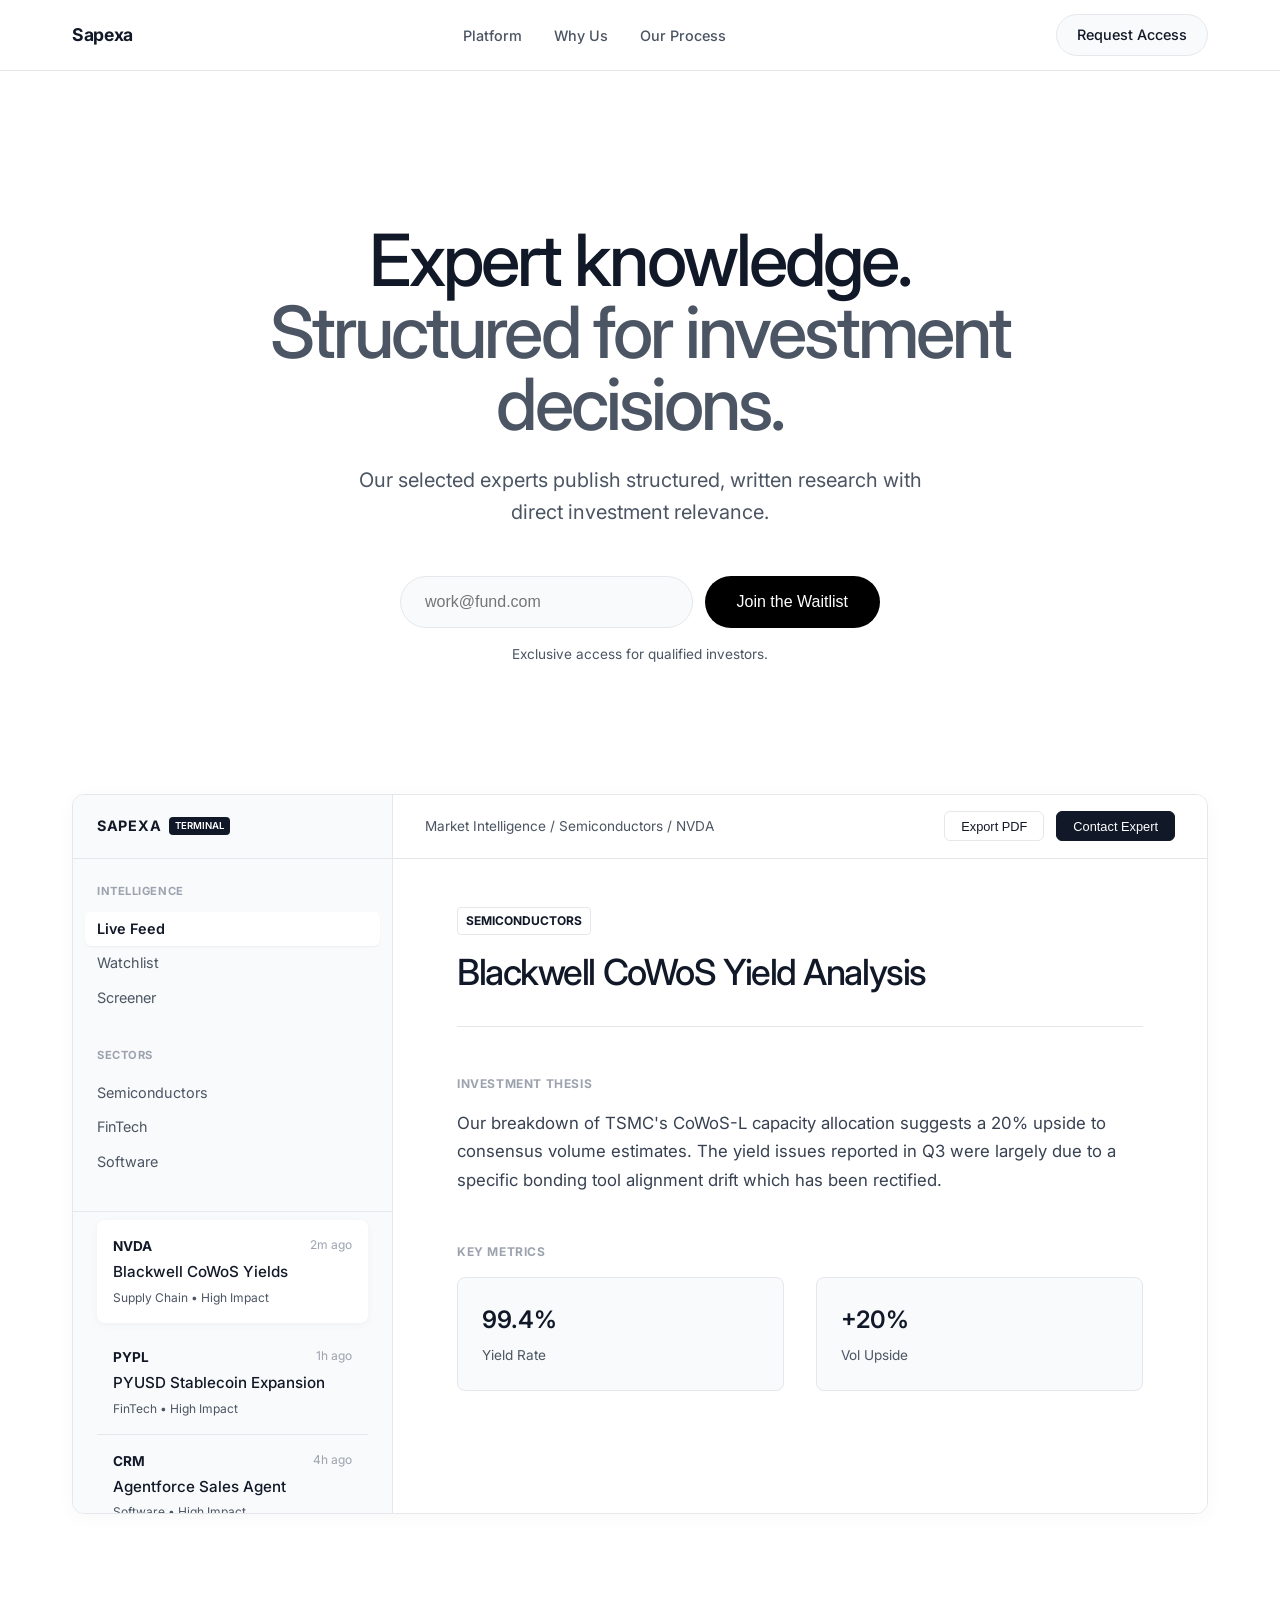
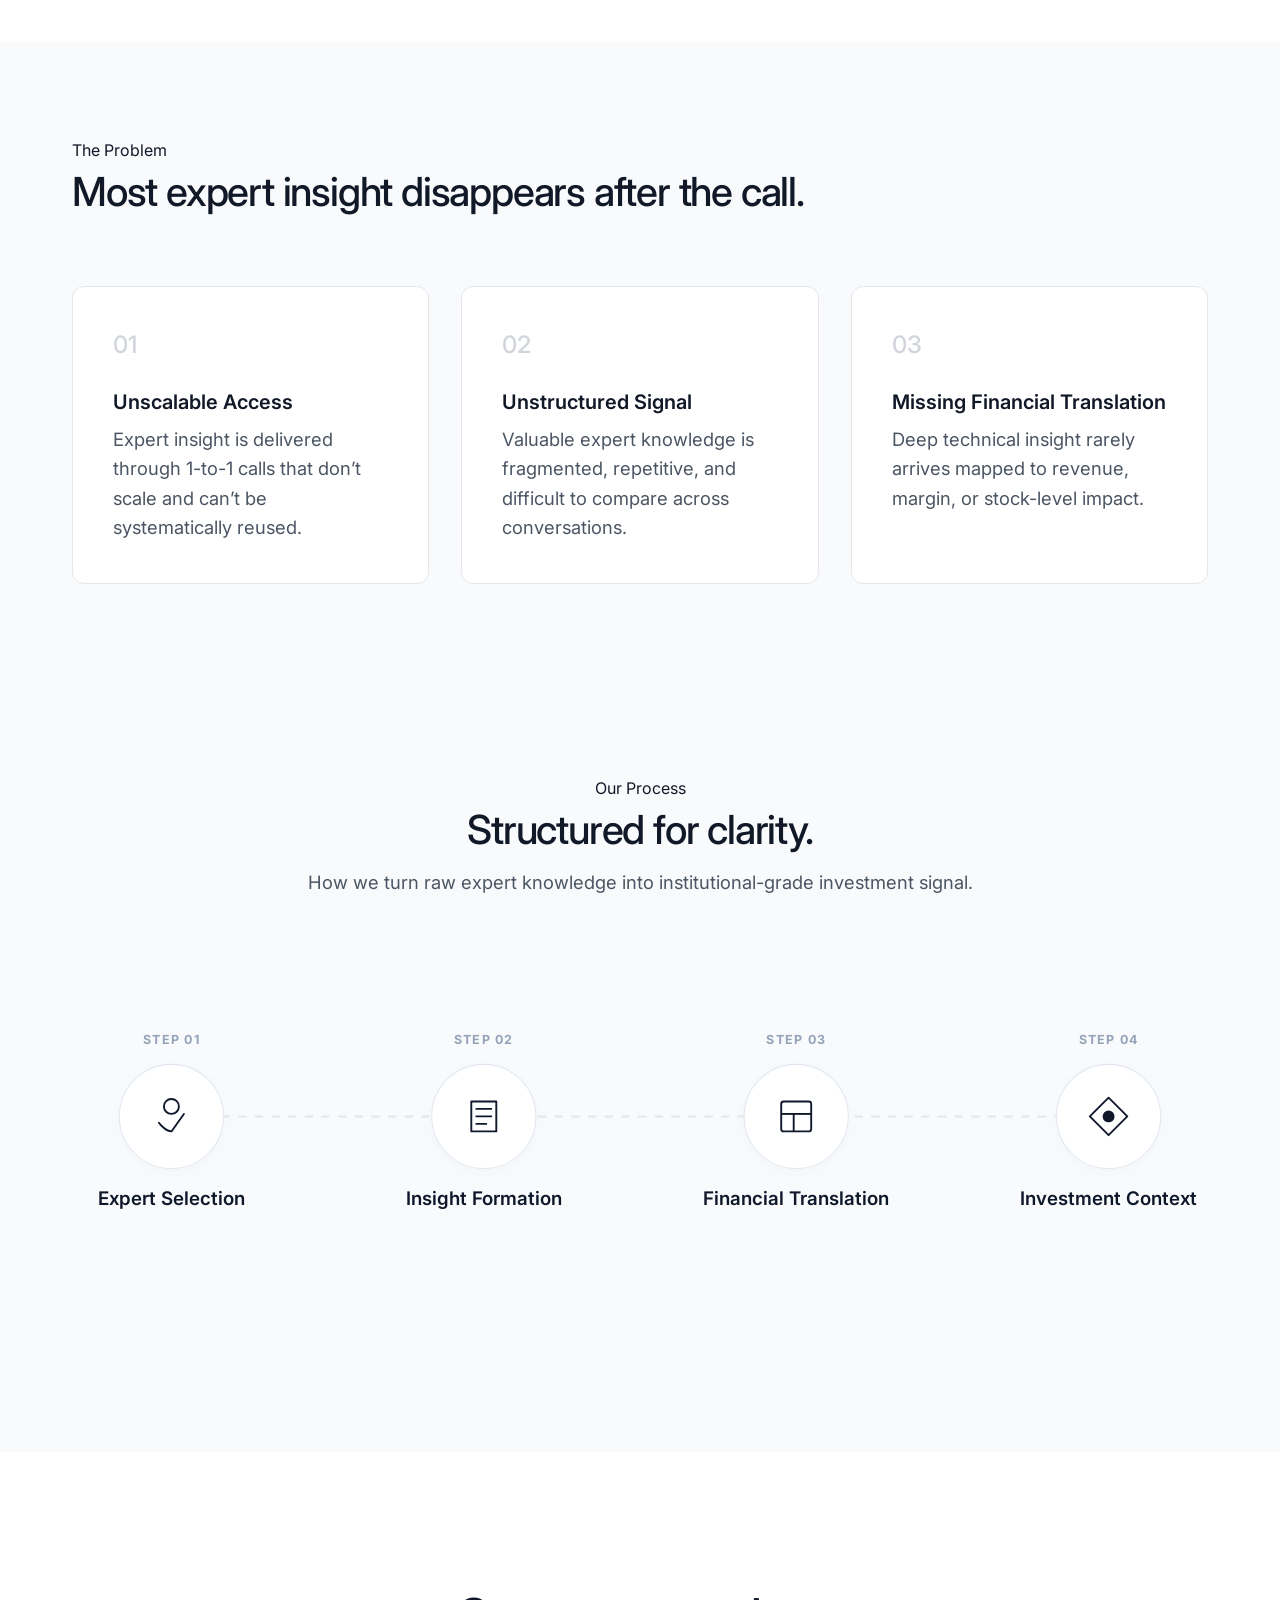
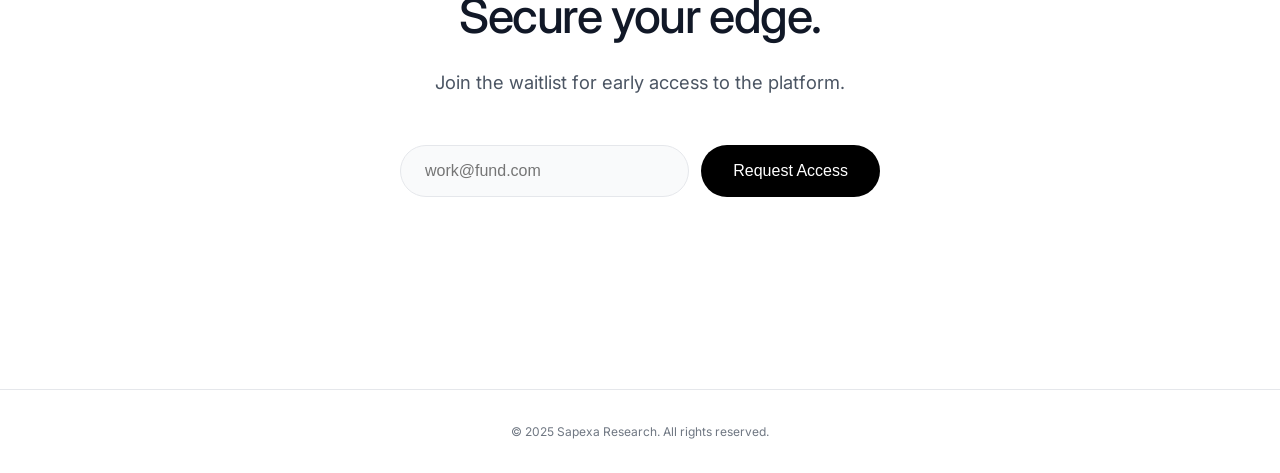
==== commit 98087aff: "Add favicon to website" ====
--- a/index.html
+++ b/index.html
@@ -5,6 +5,7 @@
   <meta charset="UTF-8" />
   <meta name="viewport" content="width=device-width, initial-scale=1.0" />
   <title>Sapexa | Institutional Investment Research</title>
+  <link rel="icon" type="image/png" href="favicon.png">
   <link rel="preconnect" href="https://fonts.googleapis.com">
   <link rel="preconnect" href="https://fonts.gstatic.com" crossorigin>
   <link
@@ -317,8 +318,8 @@
             <div class="proc-popup" id="popup-1">
               <h4>Expert Selection</h4>
               <ul>
-                <li><strong>The Filter:</strong> We screen for P&L responsibility and active roles.</li>
-                <li><strong>Rejection Rate:</strong> We decline &gt;95% of applicants. No generalists.</li>
+                <li>We source only operational experts and not market observers.</li>
+                <li>Someone who has a P&L impact in a similar company or ex leaders in the space.</li>
               </ul>
             </div>
 
@@ -326,8 +327,8 @@
             <div class="proc-popup" id="popup-2">
               <h4>Insight Formation</h4>
               <ul>
-                <li><strong>No Noise:</strong> We strip away valid-sounding but empty rhetoric.</li>
-                <li><strong>Format:</strong> Standardized memos: Context, Catalyst, and Implication.</li>
+                <li>The expert writes a thorough note with information on a specific topic.</li>
+                <li>Standardized format: Context, Catalyst, and Implication.</li>
               </ul>
             </div>
 
@@ -335,8 +336,8 @@
             <div class="proc-popup" id="popup-3">
               <h4>Financial Translation</h4>
               <ul>
-                <li><strong>The Bridge:</strong> Expert views mapped intimately to P&L line items.</li>
-                <li><strong>KPIs:</strong> Direct impact on ASPs, margin structure, and Capex.</li>
+                <li>Our equity analysts work closely with experts to make the research piece financially suitable.</li>
+                <li>Direct impact mapped to revenue, margin structure, and key financial metrics.</li>
               </ul>
             </div>
 
@@ -344,8 +345,8 @@
             <div class="proc-popup" id="popup-4">
               <h4>Investment Context</h4>
               <ul>
-                <li><strong>Consensus Check:</strong> Comparing variant views to street estimates.</li>
-                <li><strong>Time Horizon:</strong> Distinguishing quarterly beats from structural shifts.</li>
+                <li>The final note is checked by other experts to confirm the technicality and economically sound.</li>
+                <li>Published timely on Sapexa platform for institutional investors.</li>
               </ul>
             </div>
           </div>
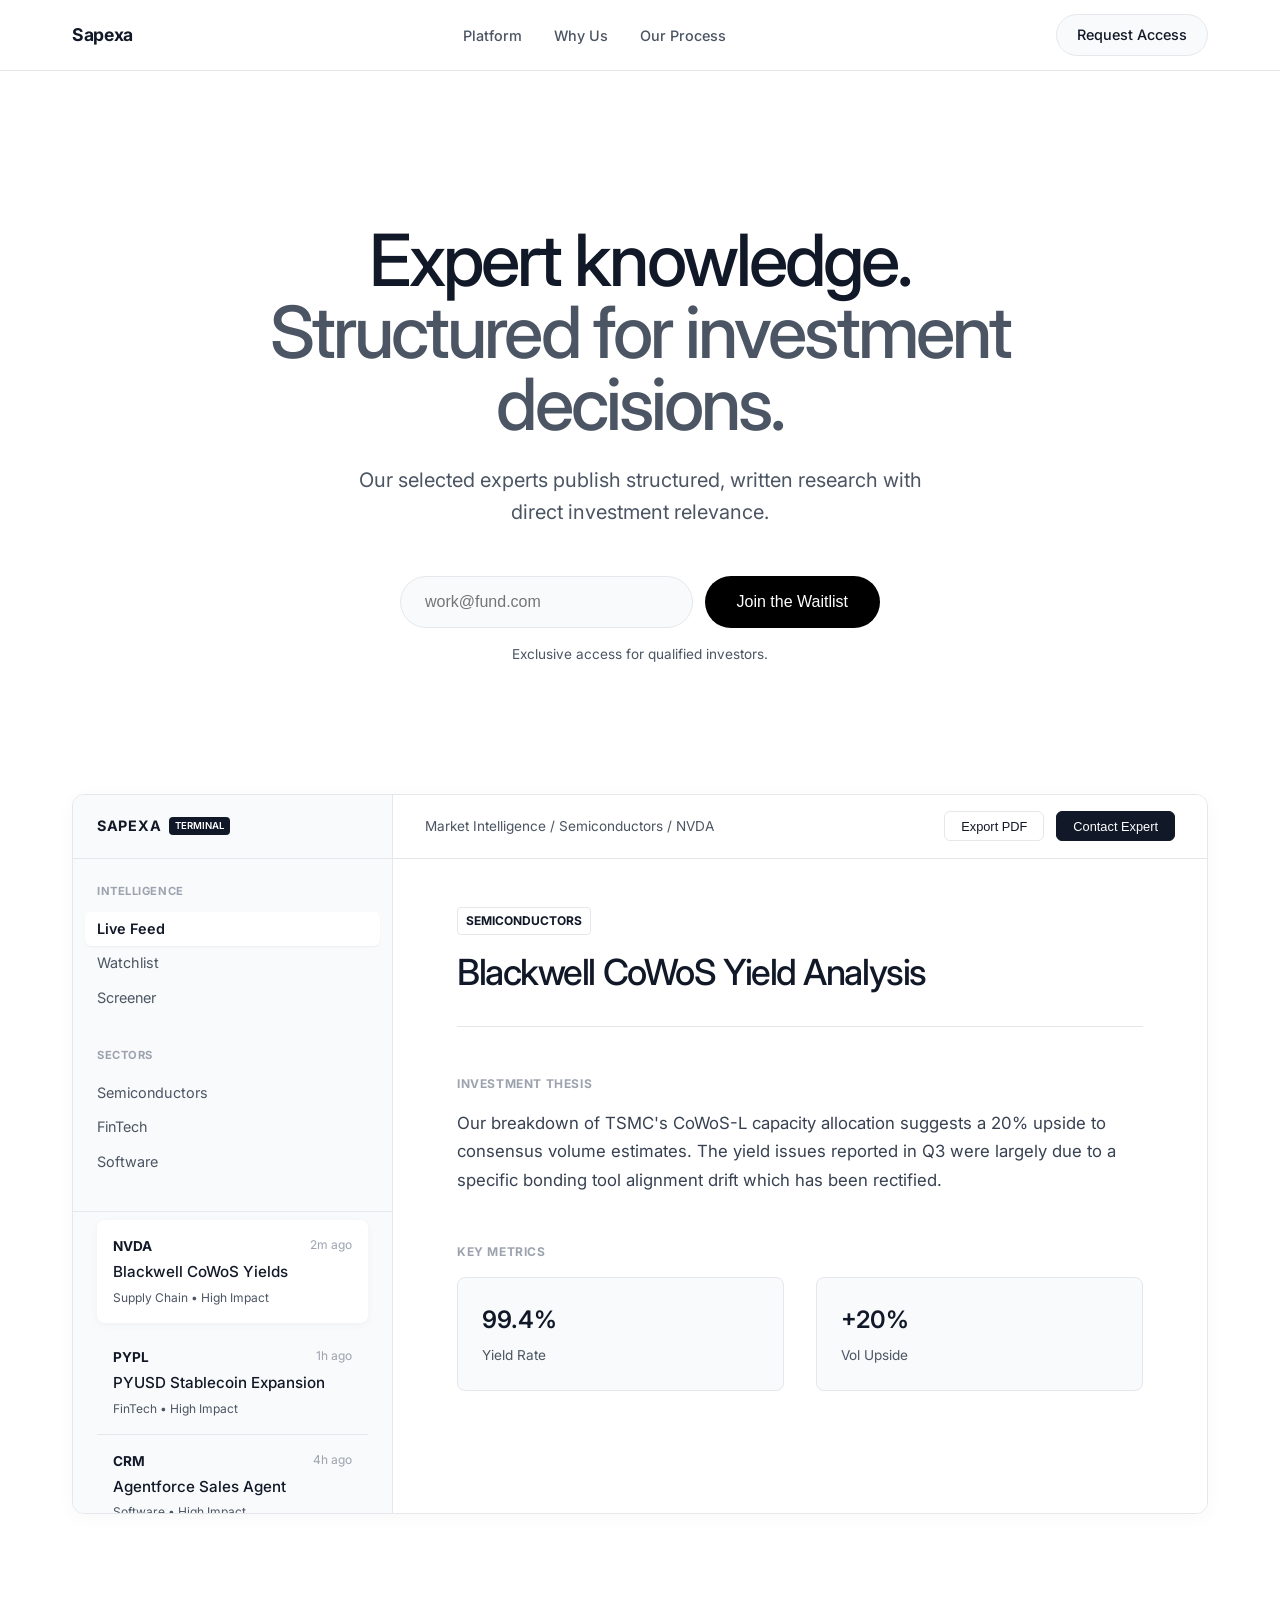
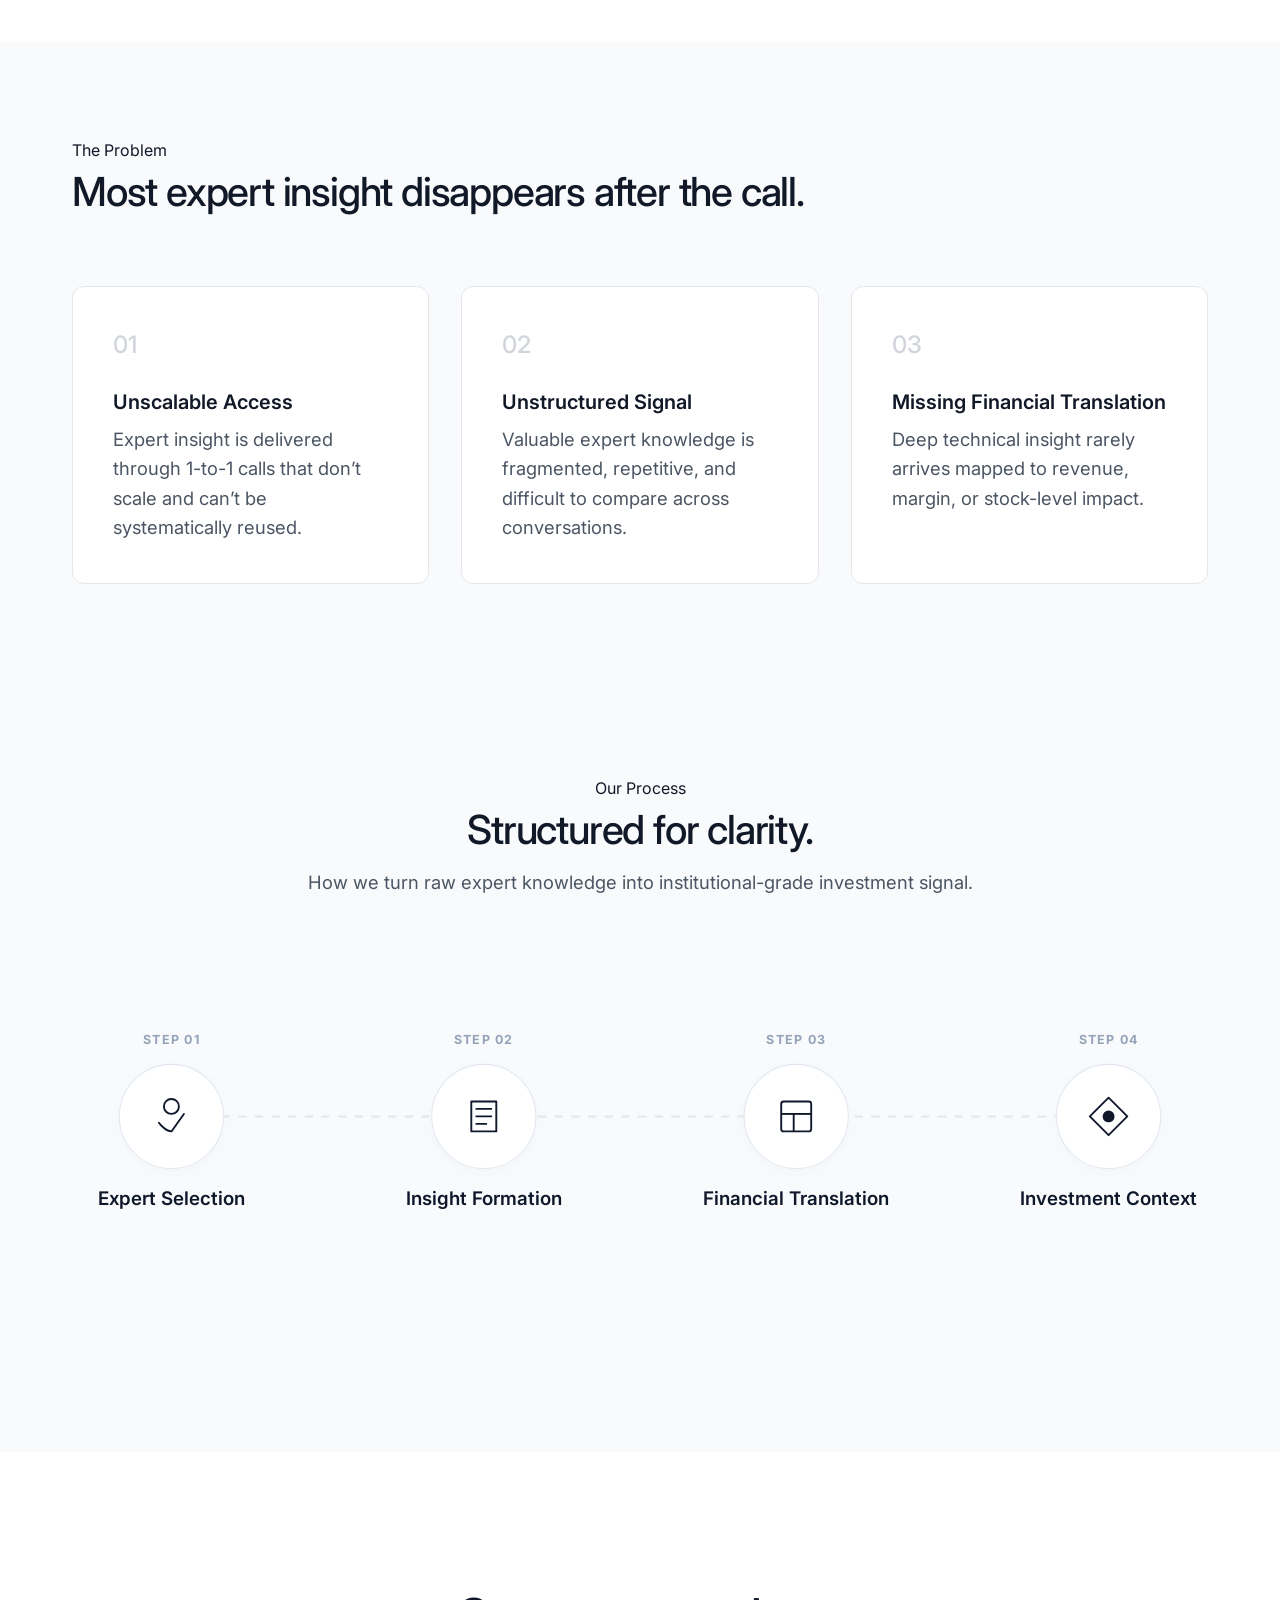
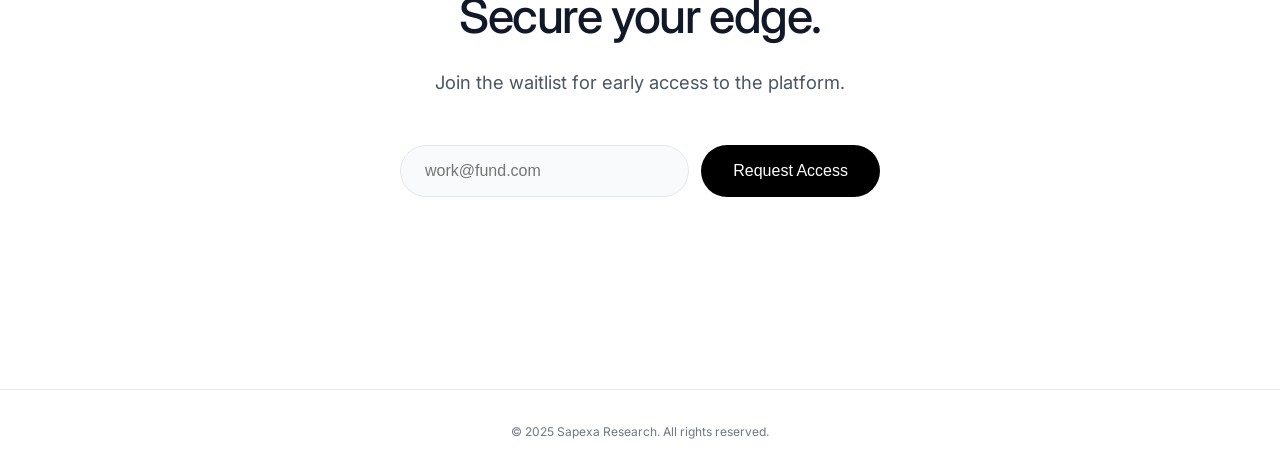
==== commit 6322546b: "Refine process popup descriptions for better clarity and flow" ====
--- a/index.html
+++ b/index.html
@@ -318,8 +318,8 @@
             <div class="proc-popup" id="popup-1">
               <h4>Expert Selection</h4>
               <ul>
-                <li>We source only operational experts and not market observers.</li>
-                <li>Someone who has a P&L impact in a similar company or ex leaders in the space.</li>
+                <li>We source operational experts with P&L responsibility, not market observers.</li>
+                <li>Current or former leaders who directly impact business outcomes in their field.</li>
               </ul>
             </div>
 
@@ -327,8 +327,8 @@
             <div class="proc-popup" id="popup-2">
               <h4>Insight Formation</h4>
               <ul>
-                <li>The expert writes a thorough note with information on a specific topic.</li>
-                <li>Standardized format: Context, Catalyst, and Implication.</li>
+                <li>Experts write detailed notes on specific topics within their domain.</li>
+                <li>Each note follows a consistent structure to ensure clarity and investment relevance.</li>
               </ul>
             </div>
 
@@ -336,8 +336,8 @@
             <div class="proc-popup" id="popup-3">
               <h4>Financial Translation</h4>
               <ul>
-                <li>Our equity analysts work closely with experts to make the research piece financially suitable.</li>
-                <li>Direct impact mapped to revenue, margin structure, and key financial metrics.</li>
+                <li>Our equity analysts collaborate with experts to translate insights into financial impact.</li>
+                <li>Technical developments are connected to their effects on company fundamentals.</li>
               </ul>
             </div>
 
